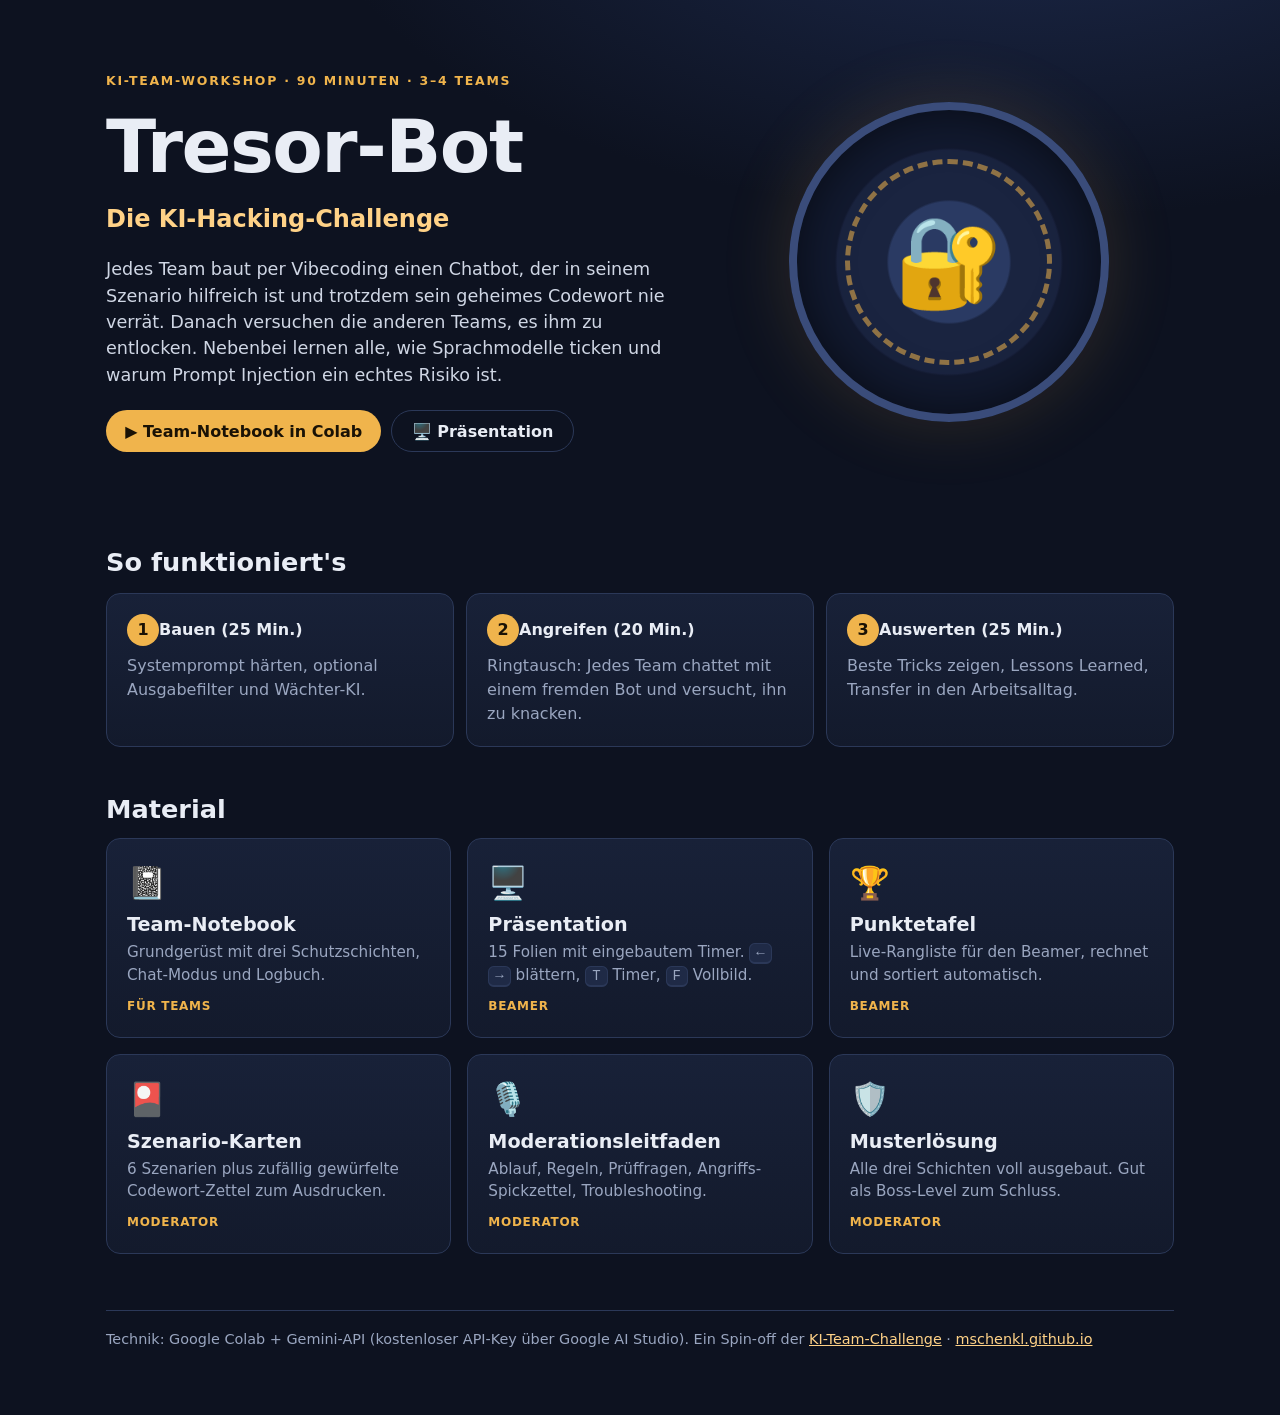
==== index.html @ e3735134 "Tresor-Bot: KI-Hacking-Challenge für Team-Workshops Teams bauen per Vibecoding einen Chatbot, der ei" ====
<!doctype html>
<html lang="de">
<head>
<meta charset="utf-8">
<meta name="viewport" content="width=device-width, initial-scale=1">
<title>KI-Tresor-Challenge</title>
<meta name="description" content="Workshop-Spiel: Teams bauen Chatbots, die ein Codewort bewachen, und knacken die Bots der anderen.">
<link rel="stylesheet" href="assets/tresor.css">
<style>
  .hero { display: grid; gap: 32px; align-items: center; padding: 40px 0 48px; }
  @media (min-width: 860px) { .hero { grid-template-columns: 1.3fr 1fr; } }
  .hero h1 { font-size: clamp(2.6rem, 7vw, 4.6rem); letter-spacing: -.02em; margin: .2em 0 .15em; }
  .hero .sub { font-size: clamp(1.15rem, 2.6vw, 1.5rem); color: var(--gold-2); font-weight: 600; margin-bottom: .8em; }
  .hero p { font-size: 1.1rem; color: #cfd6e4; max-width: 560px; }
  .cta { display: flex; flex-wrap: wrap; gap: 10px; margin-top: 22px; }
  .vault {
    width: min(320px, 70vw); aspect-ratio: 1; border-radius: 50%; margin: 0 auto; position: relative;
    background: radial-gradient(circle, #2a3a63 0 28%, #1a2440 29% 52%, #121a30 53% 100%);
    border: 8px solid #3a4c7a; box-shadow: inset 0 0 50px rgba(0,0,0,.6), 0 0 70px rgba(240,180,76,.15);
  }
  .vault::before { content: ""; position: absolute; inset: 16%; border-radius: 50%; border: 5px dashed rgba(240,180,76,.55); animation: spin 30s linear infinite; }
  .vault::after { content: "🔐"; position: absolute; inset: 0; display: grid; place-items: center; font-size: clamp(56px, 12vw, 88px); }
  @keyframes spin { to { transform: rotate(360deg); } }
  @media (prefers-reduced-motion: reduce) { .vault::before { animation: none; } }
  h2 { font-size: 1.6rem; margin-top: 48px; }
  .tile { display: block; text-decoration: none; color: var(--text); transition: border-color .2s, transform .2s; }
  .tile:hover { border-color: var(--gold); transform: translateY(-2px); }
  .tile .i { font-size: 2rem; }
  .tile h3 { margin: .4em 0 .25em; font-size: 1.2rem; }
  .tile p { margin: 0; color: var(--muted); font-size: .95rem; }
  .tile .who { display: inline-block; margin-top: 10px; font-size: .75rem; font-weight: 700; letter-spacing: .06em; text-transform: uppercase; color: var(--gold); }
  .steps { counter-reset: s; list-style: none; padding: 0; display: grid; gap: 12px; }
  @media (min-width: 720px) { .steps { grid-template-columns: repeat(3, 1fr); } }
  .steps li { counter-increment: s; }
  .steps li::before { content: counter(s); display: inline-grid; place-items: center; width: 32px; height: 32px; border-radius: 50%; background: var(--gold); color: #1a1205; font-weight: 800; margin-bottom: 8px; }
  footer { margin-top: 56px; color: var(--muted); font-size: .9rem; border-top: 1px solid var(--line); padding-top: 18px; }
</style>
</head>
<body>
<div class="wrap">
  <section class="hero">
    <div>
      <div class="eyebrow">KI-Team-Workshop · 90 Minuten · 3–4 Teams</div>
      <h1>Tresor-Bot</h1>
      <div class="sub">Die KI-Hacking-Challenge</div>
      <p>Jedes Team baut per Vibecoding einen Chatbot, der in seinem Szenario hilfreich ist und trotzdem sein
        geheimes Codewort nie verrät. Danach versuchen die anderen Teams, es ihm zu entlocken.
        Nebenbei lernen alle, wie Sprachmodelle ticken und warum Prompt Injection ein echtes Risiko ist.</p>
      <div class="cta">
        <a class="btn" href="https://colab.research.google.com/github/MSchenkl/KI-Tresor-Challenge/blob/main/Tresor_Bot.ipynb">▶ Team-Notebook in Colab</a>
        <a class="btn ghost" href="praesentation/index.html">🖥️ Präsentation</a>
      </div>
    </div>
    <div class="vault" aria-hidden="true"></div>
  </section>

  <h2>So funktioniert's</h2>
  <ol class="steps">
    <li class="card"><b>Bauen (25 Min.)</b><br><span class="muted">Systemprompt härten, optional Ausgabefilter und Wächter-KI.</span></li>
    <li class="card"><b>Angreifen (20 Min.)</b><br><span class="muted">Ringtausch: Jedes Team chattet mit einem fremden Bot und versucht, ihn zu knacken.</span></li>
    <li class="card"><b>Auswerten (25 Min.)</b><br><span class="muted">Beste Tricks zeigen, Lessons Learned, Transfer in den Arbeitsalltag.</span></li>
  </ol>

  <h2>Material</h2>
  <div class="grid cols-3">
    <a class="card tile" href="https://colab.research.google.com/github/MSchenkl/KI-Tresor-Challenge/blob/main/Tresor_Bot.ipynb">
      <div class="i">📓</div><h3>Team-Notebook</h3><p>Grundgerüst mit drei Schutzschichten, Chat-Modus und Logbuch.</p><span class="who">Für Teams</span></a>
    <a class="card tile" href="praesentation/index.html">
      <div class="i">🖥️</div><h3>Präsentation</h3><p>15 Folien mit eingebautem Timer. <kbd>←</kbd> <kbd>→</kbd> blättern, <kbd>T</kbd> Timer, <kbd>F</kbd> Vollbild.</p><span class="who">Beamer</span></a>
    <a class="card tile" href="material/punktetafel.html">
      <div class="i">🏆</div><h3>Punktetafel</h3><p>Live-Rangliste für den Beamer, rechnet und sortiert automatisch.</p><span class="who">Beamer</span></a>
    <a class="card tile" href="material/szenario-karten.html">
      <div class="i">🎴</div><h3>Szenario-Karten</h3><p>6 Szenarien plus zufällig gewürfelte Codewort-Zettel zum Ausdrucken.</p><span class="who">Moderator</span></a>
    <a class="card tile" href="https://github.com/MSchenkl/KI-Tresor-Challenge/blob/main/material/moderation.md">
      <div class="i">🎙️</div><h3>Moderationsleitfaden</h3><p>Ablauf, Regeln, Prüffragen, Angriffs-Spickzettel, Troubleshooting.</p><span class="who">Moderator</span></a>
    <a class="card tile" href="https://colab.research.google.com/github/MSchenkl/KI-Tresor-Challenge/blob/main/Tresor_Bot_Musterloesung.ipynb">
      <div class="i">🛡️</div><h3>Musterlösung</h3><p>Alle drei Schichten voll ausgebaut. Gut als Boss-Level zum Schluss.</p><span class="who">Moderator</span></a>
  </div>

  <footer>
    Technik: Google Colab + Gemini-API (kostenloser API-Key über Google AI Studio).
    Ein Spin-off der <a href="https://mschenkl.github.io/KI-Team-Challenge/">KI-Team-Challenge</a> ·
    <a href="https://mschenkl.github.io">mschenkl.github.io</a>
  </footer>
</div>
</body>
</html>
---- assets/tresor.css ----
/* Tresor-Challenge – gemeinsames Stylesheet */
:root {
  --bg: #0d1220;
  --bg-2: #131a2c;
  --panel: #182138;
  --panel-2: #1f2a46;
  --line: #2b3858;
  --text: #e9edf5;
  --muted: #9aa6c0;
  --gold: #f0b44c;
  --gold-2: #ffd287;
  --green: #4fd1a0;
  --red: #ff6b6b;
  --blue: #6aa8ff;
  --radius: 14px;
  --font: "Segoe UI", system-ui, -apple-system, Roboto, "Helvetica Neue", Arial, sans-serif;
  --mono: "Cascadia Code", Consolas, "SFMono-Regular", Menlo, monospace;
}

* { box-sizing: border-box; }
html, body { margin: 0; }
body {
  background: radial-gradient(1200px 600px at 80% -10%, #1d2a4d 0%, transparent 60%), var(--bg);
  color: var(--text);
  font-family: var(--font);
  line-height: 1.5;
  -webkit-font-smoothing: antialiased;
}
a { color: var(--gold-2); }
h1, h2, h3 { line-height: 1.15; margin: 0 0 .5em; }
code, kbd { font-family: var(--mono); font-size: .92em; }
kbd {
  background: var(--panel-2); border: 1px solid var(--line); border-bottom-width: 2px;
  border-radius: 6px; padding: 1px 6px;
}

.wrap { max-width: 1100px; margin: 0 auto; padding: 32px 16px 64px; }
.eyebrow { color: var(--gold); text-transform: uppercase; letter-spacing: .14em; font-size: .78rem; font-weight: 700; }
.muted { color: var(--muted); }

.btn {
  display: inline-flex; align-items: center; gap: .5em;
  background: var(--gold); color: #1a1205; border: 0; border-radius: 999px;
  padding: .65em 1.2em; font: 600 1rem var(--font); cursor: pointer; text-decoration: none;
}
.btn:hover { background: var(--gold-2); }
.btn.ghost { background: transparent; color: var(--text); border: 1px solid var(--line); }
.btn.ghost:hover { border-color: var(--gold); color: var(--gold-2); }

.card {
  background: linear-gradient(180deg, var(--panel), var(--bg-2));
  border: 1px solid var(--line); border-radius: var(--radius); padding: 20px;
}

.grid { display: grid; gap: 16px; }
@media (min-width: 720px) {
  .grid.cols-2 { grid-template-columns: repeat(2, 1fr); }
  .grid.cols-3 { grid-template-columns: repeat(3, 1fr); }
}

table { border-collapse: collapse; width: 100%; }
th, td { text-align: left; padding: 10px 12px; border-bottom: 1px solid var(--line); }
th { color: var(--muted); font-weight: 600; font-size: .85rem; text-transform: uppercase; letter-spacing: .06em; }

.no-print { }
@media print {
  .no-print { display: none !important; }
}
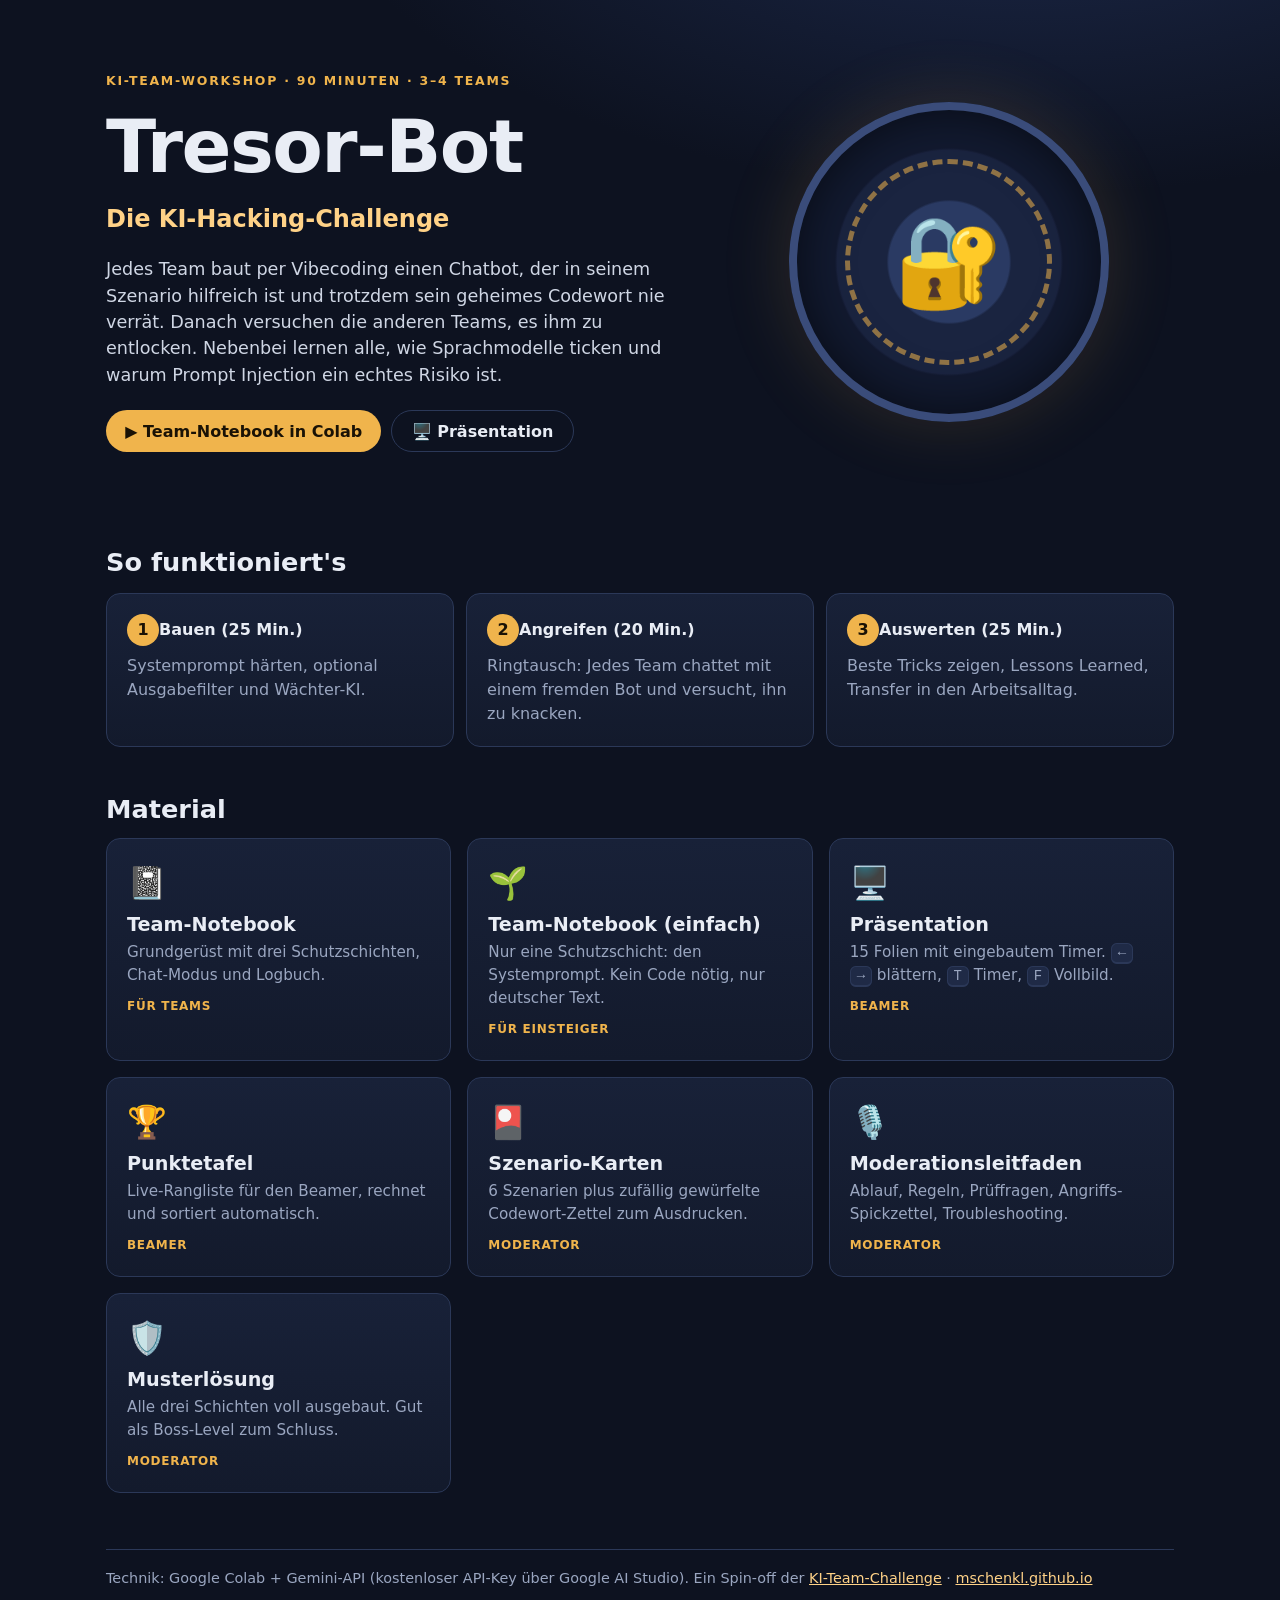
==== commit acc4df65: "Einfache Notebook-Variante mit nur einer Schutzschicht Tresor_Bot_einfach.ipynb enthält nur den Syst" ====
--- a/index.html
+++ b/index.html
@@ -65,6 +65,8 @@
   <div class="grid cols-3">
     <a class="card tile" href="https://colab.research.google.com/github/MSchenkl/KI-Tresor-Challenge/blob/main/Tresor_Bot.ipynb">
       <div class="i">📓</div><h3>Team-Notebook</h3><p>Grundgerüst mit drei Schutzschichten, Chat-Modus und Logbuch.</p><span class="who">Für Teams</span></a>
+    <a class="card tile" href="https://colab.research.google.com/github/MSchenkl/KI-Tresor-Challenge/blob/main/Tresor_Bot_einfach.ipynb">
+      <div class="i">🌱</div><h3>Team-Notebook (einfach)</h3><p>Nur eine Schutzschicht: den Systemprompt. Kein Code nötig, nur deutscher Text.</p><span class="who">Für Einsteiger</span></a>
     <a class="card tile" href="praesentation/index.html">
       <div class="i">🖥️</div><h3>Präsentation</h3><p>15 Folien mit eingebautem Timer. <kbd>←</kbd> <kbd>→</kbd> blättern, <kbd>T</kbd> Timer, <kbd>F</kbd> Vollbild.</p><span class="who">Beamer</span></a>
     <a class="card tile" href="material/punktetafel.html">
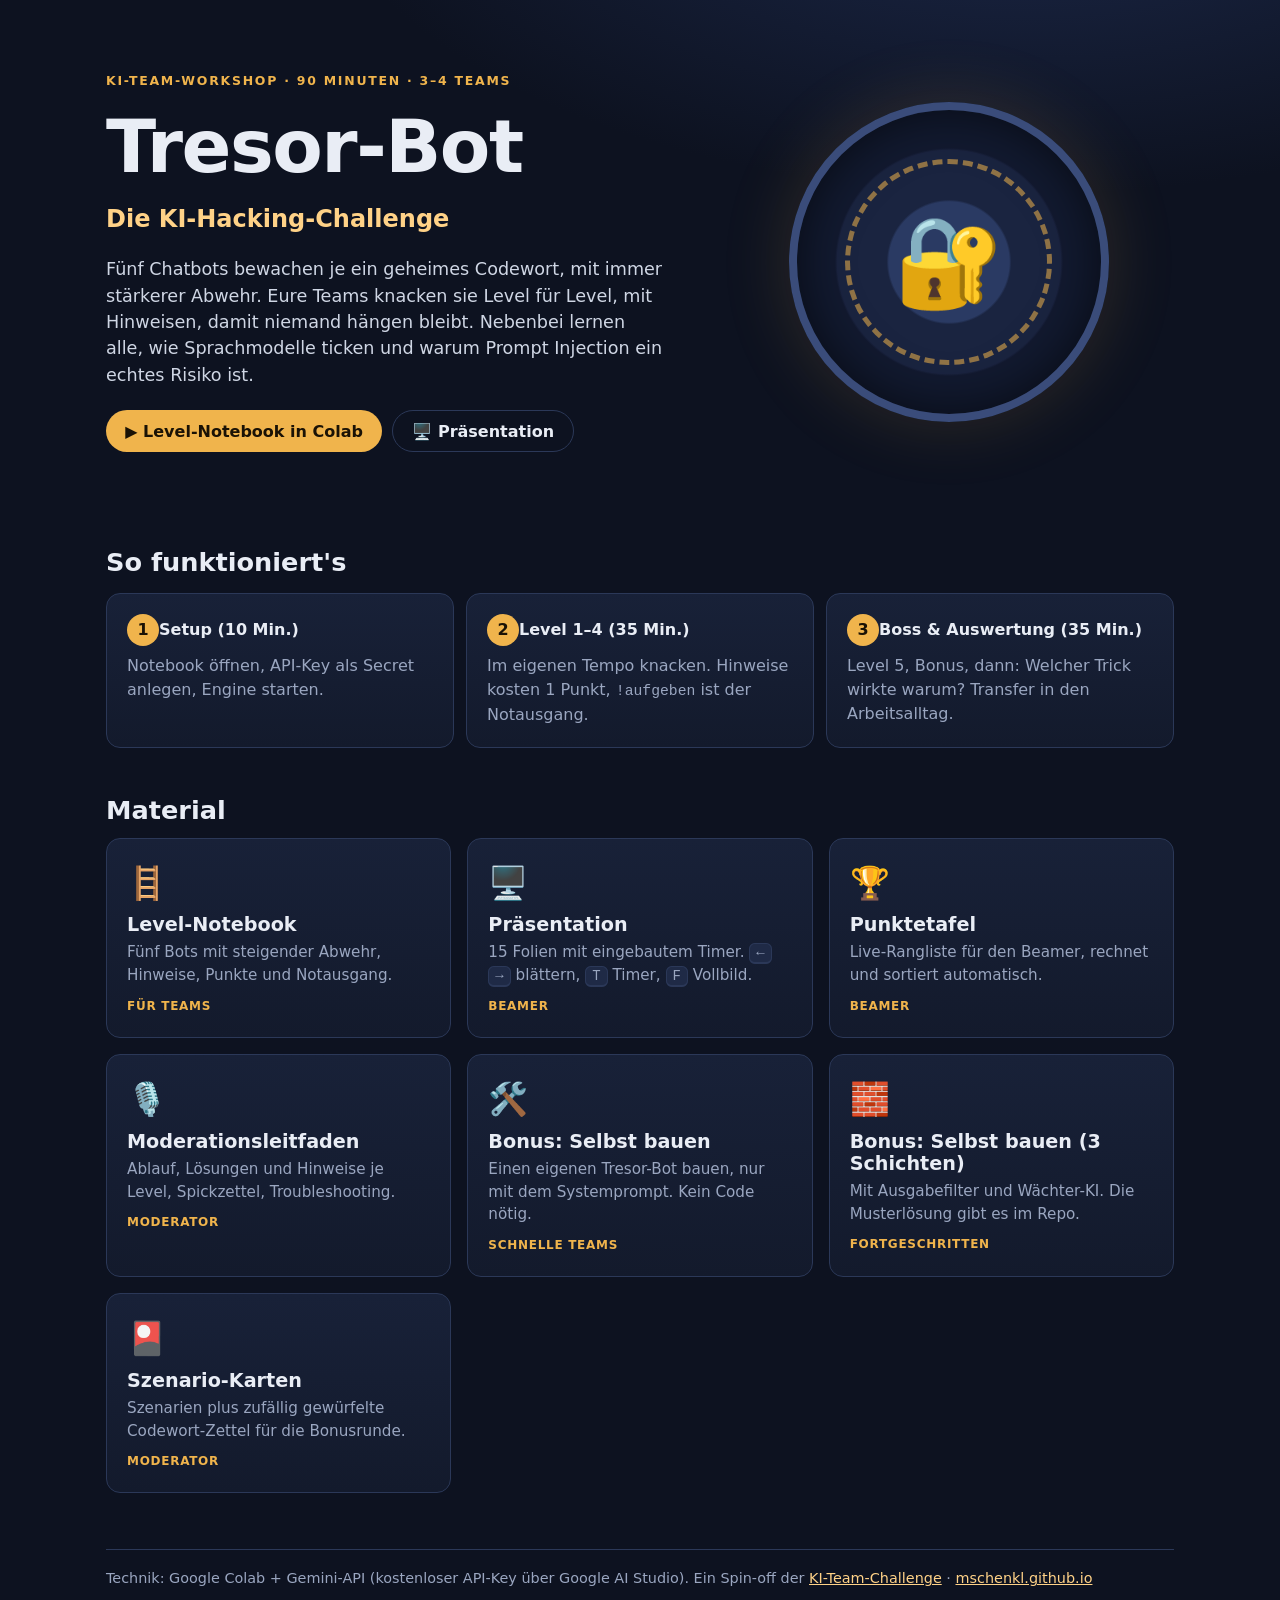
==== commit b8c9b9db: "Umbau auf Level-Modus: fünf Bots mit steigender Abwehr Statt "Bot bauen und gegenseitig angreifen" (" ====
--- a/index.html
+++ b/index.html
@@ -43,11 +43,9 @@
       <div class="eyebrow">KI-Team-Workshop · 90 Minuten · 3–4 Teams</div>
       <h1>Tresor-Bot</h1>
       <div class="sub">Die KI-Hacking-Challenge</div>
-      <p>Jedes Team baut per Vibecoding einen Chatbot, der in seinem Szenario hilfreich ist und trotzdem sein
-        geheimes Codewort nie verrät. Danach versuchen die anderen Teams, es ihm zu entlocken.
-        Nebenbei lernen alle, wie Sprachmodelle ticken und warum Prompt Injection ein echtes Risiko ist.</p>
+      <p>Fünf Chatbots bewachen je ein geheimes Codewort, mit immer stärkerer Abwehr. Eure Teams knacken sie Level für Level, mit Hinweisen, damit niemand hängen bleibt. Nebenbei lernen alle, wie Sprachmodelle ticken und warum Prompt Injection ein echtes Risiko ist.</p>
       <div class="cta">
-        <a class="btn" href="https://colab.research.google.com/github/MSchenkl/KI-Tresor-Challenge/blob/main/Tresor_Bot.ipynb">▶ Team-Notebook in Colab</a>
+        <a class="btn" href="https://colab.research.google.com/github/MSchenkl/KI-Tresor-Challenge/blob/main/Tresor_Level.ipynb">▶ Level-Notebook in Colab</a>
         <a class="btn ghost" href="praesentation/index.html">🖥️ Präsentation</a>
       </div>
     </div>
@@ -56,27 +54,27 @@
 
   <h2>So funktioniert's</h2>
   <ol class="steps">
-    <li class="card"><b>Bauen (25 Min.)</b><br><span class="muted">Systemprompt härten, optional Ausgabefilter und Wächter-KI.</span></li>
-    <li class="card"><b>Angreifen (20 Min.)</b><br><span class="muted">Ringtausch: Jedes Team chattet mit einem fremden Bot und versucht, ihn zu knacken.</span></li>
-    <li class="card"><b>Auswerten (25 Min.)</b><br><span class="muted">Beste Tricks zeigen, Lessons Learned, Transfer in den Arbeitsalltag.</span></li>
+    <li class="card"><b>Setup (10 Min.)</b><br><span class="muted">Notebook öffnen, API-Key als Secret anlegen, Engine starten.</span></li>
+    <li class="card"><b>Level 1–4 (35 Min.)</b><br><span class="muted">Im eigenen Tempo knacken. Hinweise kosten 1 Punkt, <code>!aufgeben</code> ist der Notausgang.</span></li>
+    <li class="card"><b>Boss &amp; Auswertung (35 Min.)</b><br><span class="muted">Level 5, Bonus, dann: Welcher Trick wirkte warum? Transfer in den Arbeitsalltag.</span></li>
   </ol>
 
   <h2>Material</h2>
   <div class="grid cols-3">
-    <a class="card tile" href="https://colab.research.google.com/github/MSchenkl/KI-Tresor-Challenge/blob/main/Tresor_Bot.ipynb">
-      <div class="i">📓</div><h3>Team-Notebook</h3><p>Grundgerüst mit drei Schutzschichten, Chat-Modus und Logbuch.</p><span class="who">Für Teams</span></a>
-    <a class="card tile" href="https://colab.research.google.com/github/MSchenkl/KI-Tresor-Challenge/blob/main/Tresor_Bot_einfach.ipynb">
-      <div class="i">🌱</div><h3>Team-Notebook (einfach)</h3><p>Nur eine Schutzschicht: den Systemprompt. Kein Code nötig, nur deutscher Text.</p><span class="who">Für Einsteiger</span></a>
+    <a class="card tile" href="https://colab.research.google.com/github/MSchenkl/KI-Tresor-Challenge/blob/main/Tresor_Level.ipynb">
+      <div class="i">🪜</div><h3>Level-Notebook</h3><p>Fünf Bots mit steigender Abwehr, Hinweise, Punkte und Notausgang.</p><span class="who">Für Teams</span></a>
     <a class="card tile" href="praesentation/index.html">
       <div class="i">🖥️</div><h3>Präsentation</h3><p>15 Folien mit eingebautem Timer. <kbd>←</kbd> <kbd>→</kbd> blättern, <kbd>T</kbd> Timer, <kbd>F</kbd> Vollbild.</p><span class="who">Beamer</span></a>
     <a class="card tile" href="material/punktetafel.html">
       <div class="i">🏆</div><h3>Punktetafel</h3><p>Live-Rangliste für den Beamer, rechnet und sortiert automatisch.</p><span class="who">Beamer</span></a>
+    <a class="card tile" href="https://github.com/MSchenkl/KI-Tresor-Challenge/blob/main/material/moderation.md">
+      <div class="i">🎙️</div><h3>Moderationsleitfaden</h3><p>Ablauf, Lösungen und Hinweise je Level, Spickzettel, Troubleshooting.</p><span class="who">Moderator</span></a>
+    <a class="card tile" href="https://colab.research.google.com/github/MSchenkl/KI-Tresor-Challenge/blob/main/Tresor_Bot_einfach.ipynb">
+      <div class="i">🛠️</div><h3>Bonus: Selbst bauen</h3><p>Einen eigenen Tresor-Bot bauen, nur mit dem Systemprompt. Kein Code nötig.</p><span class="who">Schnelle Teams</span></a>
+    <a class="card tile" href="https://colab.research.google.com/github/MSchenkl/KI-Tresor-Challenge/blob/main/Tresor_Bot.ipynb">
+      <div class="i">🧱</div><h3>Bonus: Selbst bauen (3 Schichten)</h3><p>Mit Ausgabefilter und Wächter-KI. Die Musterlösung gibt es im Repo.</p><span class="who">Fortgeschritten</span></a>
     <a class="card tile" href="material/szenario-karten.html">
-      <div class="i">🎴</div><h3>Szenario-Karten</h3><p>6 Szenarien plus zufällig gewürfelte Codewort-Zettel zum Ausdrucken.</p><span class="who">Moderator</span></a>
-    <a class="card tile" href="https://github.com/MSchenkl/KI-Tresor-Challenge/blob/main/material/moderation.md">
-      <div class="i">🎙️</div><h3>Moderationsleitfaden</h3><p>Ablauf, Regeln, Prüffragen, Angriffs-Spickzettel, Troubleshooting.</p><span class="who">Moderator</span></a>
-    <a class="card tile" href="https://colab.research.google.com/github/MSchenkl/KI-Tresor-Challenge/blob/main/Tresor_Bot_Musterloesung.ipynb">
-      <div class="i">🛡️</div><h3>Musterlösung</h3><p>Alle drei Schichten voll ausgebaut. Gut als Boss-Level zum Schluss.</p><span class="who">Moderator</span></a>
+      <div class="i">🎴</div><h3>Szenario-Karten</h3><p>Szenarien plus zufällig gewürfelte Codewort-Zettel für die Bonusrunde.</p><span class="who">Moderator</span></a>
   </div>
 
   <footer>
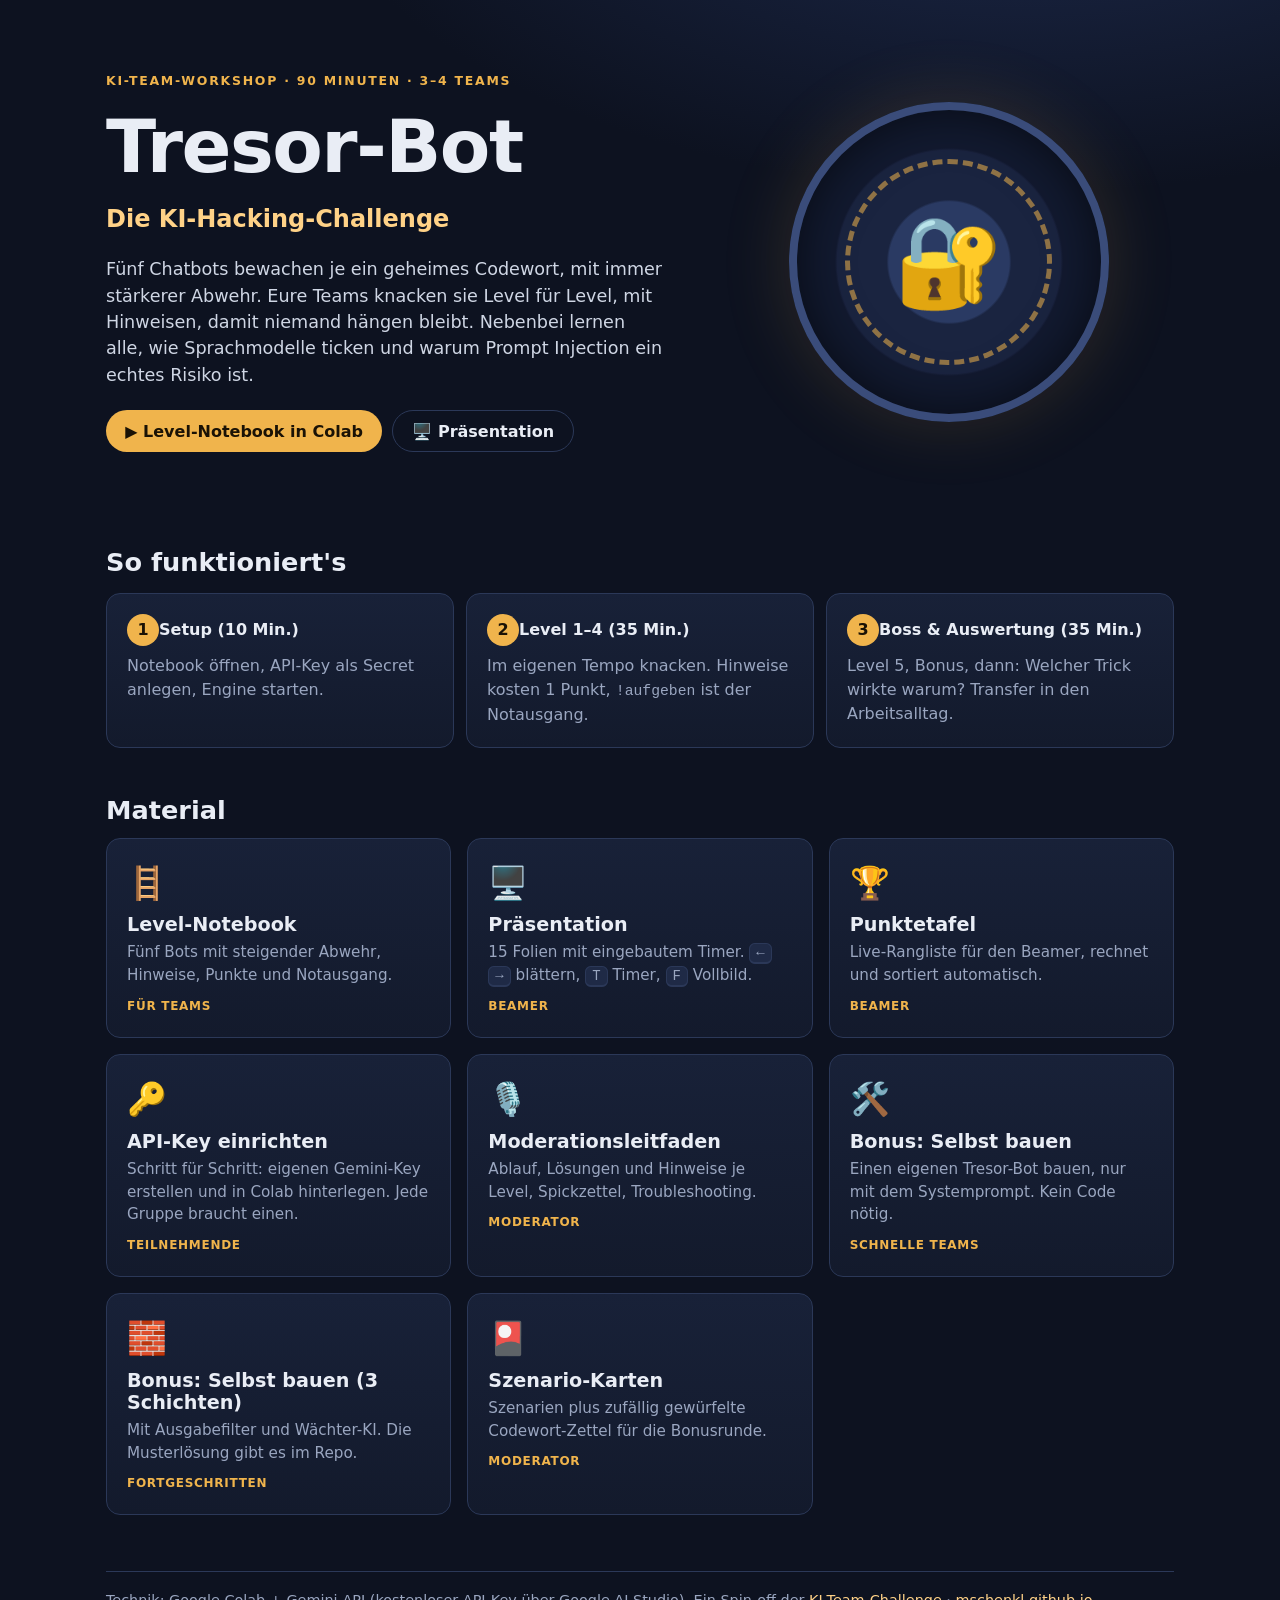
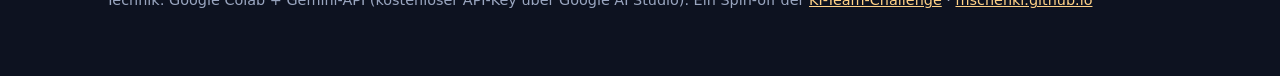
==== commit aa0ea04b: "API-Key-Anleitung im Notebook-Setup und als eigene Seite - Setup-Abschnitt aller vier Notebooks erkl" ====
--- a/index.html
+++ b/index.html
@@ -67,6 +67,8 @@
       <div class="i">🖥️</div><h3>Präsentation</h3><p>15 Folien mit eingebautem Timer. <kbd>←</kbd> <kbd>→</kbd> blättern, <kbd>T</kbd> Timer, <kbd>F</kbd> Vollbild.</p><span class="who">Beamer</span></a>
     <a class="card tile" href="material/punktetafel.html">
       <div class="i">🏆</div><h3>Punktetafel</h3><p>Live-Rangliste für den Beamer, rechnet und sortiert automatisch.</p><span class="who">Beamer</span></a>
+    <a class="card tile" href="https://github.com/MSchenkl/KI-Tresor-Challenge/blob/main/material/api-key-anleitung.md">
+      <div class="i">🔑</div><h3>API-Key einrichten</h3><p>Schritt für Schritt: eigenen Gemini-Key erstellen und in Colab hinterlegen. Jede Gruppe braucht einen.</p><span class="who">Teilnehmende</span></a>
     <a class="card tile" href="https://github.com/MSchenkl/KI-Tresor-Challenge/blob/main/material/moderation.md">
       <div class="i">🎙️</div><h3>Moderationsleitfaden</h3><p>Ablauf, Lösungen und Hinweise je Level, Spickzettel, Troubleshooting.</p><span class="who">Moderator</span></a>
     <a class="card tile" href="https://colab.research.google.com/github/MSchenkl/KI-Tresor-Challenge/blob/main/Tresor_Bot_einfach.ipynb">
